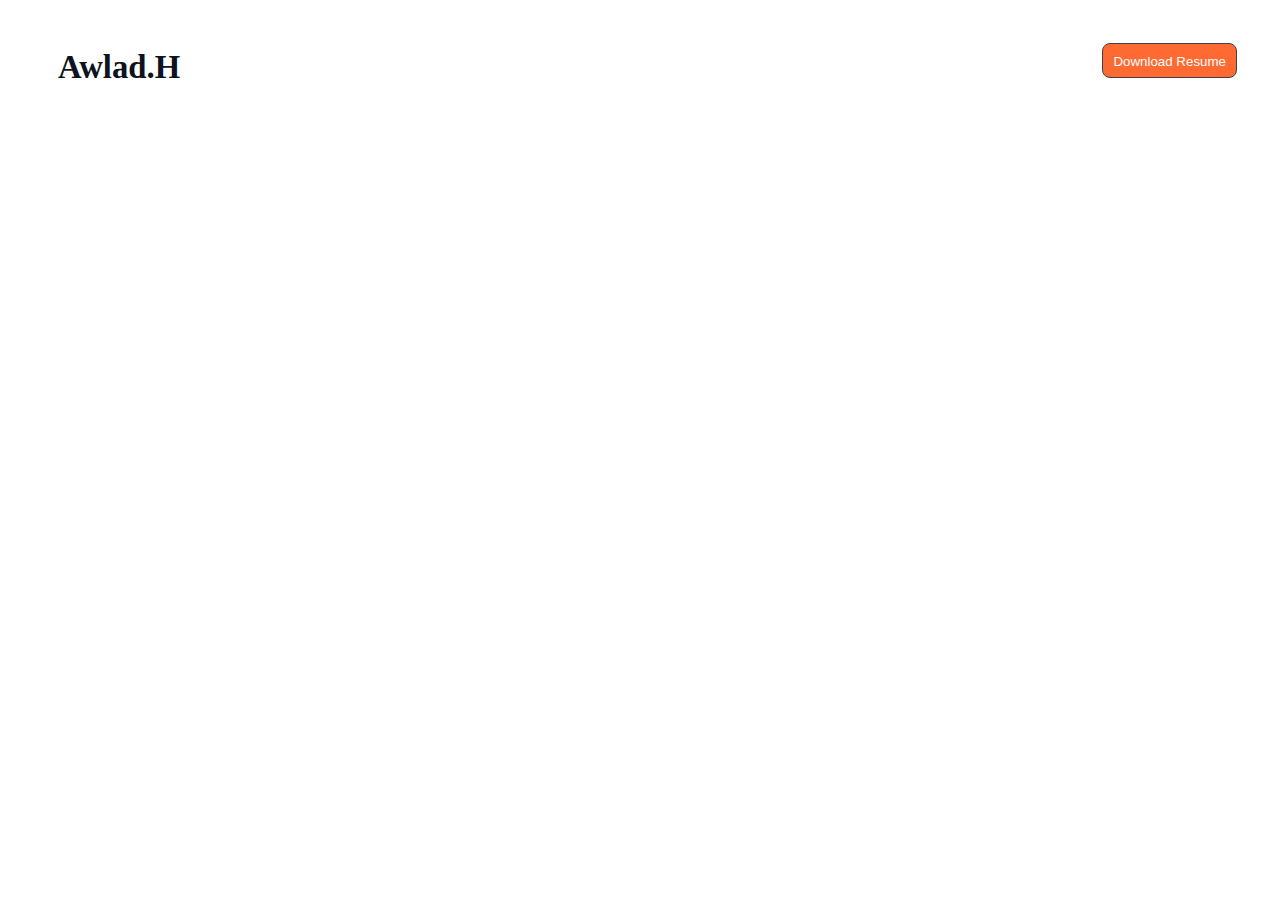
==== index.html @ 2db6e1be "added header section" ====
<!DOCTYPE html>
<html lang="en">
<head>
    <meta charset="UTF-8">
    <meta name="viewport" content="width=device-width, initial-scale=1.0">
    <title>Assignment-01</title>
    <link rel="stylesheet" href="style.css">
</head>
<body>
    <header>
        <div class="starting">
            <a href="" class="awlad"><h3>Awlad.H</h3></a>
          <button class="btn-primary">Download Resume</button>
          </div>
      </header>
      
</body>
</html>
---- style.css ----
@import url('https://fonts.googleapis.com/css2?family=Azeret+Mono:ital,wght@0,100..900;1,100..900&display=swap');
/* header section */
.starting{
    display: flex;
    justify-content: space-between;
    text-align: center;
}
.awlad{
    text-decoration: none;
    margin: 10px 0 10px 50px;
    color: rgb(13, 19, 33);
    font-size: 28px;
    font-weight: 800;
    line-height: 33px;
    text-align: left;
}
.btn-primary{
    height: 35px;
    margin: 35px 35px 25px 0px;
    padding: 10px;
    border: 1px solid rgb(13, 19, 33);
    border-radius: 8px;
    opacity: 0.8;
    color: azure;
    background: orangered;
}
:hover.btn-primary{
    color:black;
    background: greenyellow;
}
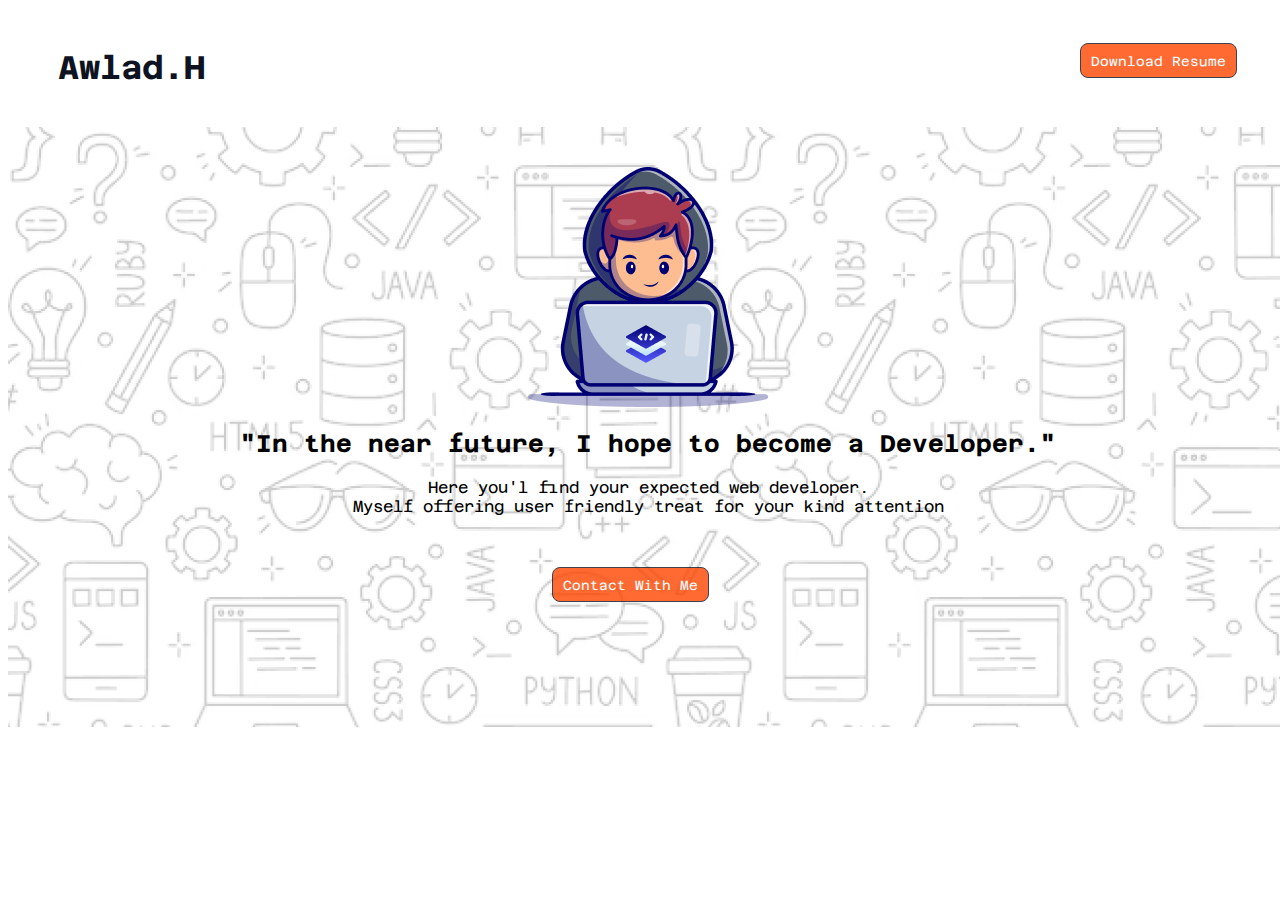
==== commit 48dfb3e9: "added banner section" ====
--- a/index.html
+++ b/index.html
@@ -13,6 +13,11 @@
           <button class="btn-primary">Download Resume</button>
           </div>
       </header>
-      
+      <div class="banner">
+        <img src="/assets/Group.png" alt="" class="dev-img">
+        <h2>"In the near future, I hope to become a Developer."</h2>
+        <p>Here you'l find your expected web developer. <br> Myself offering user friendly treat for your kind attention</p>
+        <button class="btn-primary">Contact With Me</button>
+      </div>
 </body>
 </html>--- a/style.css
+++ b/style.css
@@ -1,4 +1,7 @@
 @import url('https://fonts.googleapis.com/css2?family=Azeret+Mono:ital,wght@0,100..900;1,100..900&display=swap');
+*{
+    font-family: Azeret Mono;
+}
 /* header section */
 .starting{
     display: flex;
@@ -27,4 +30,15 @@
 :hover.btn-primary{
     color:black;
     background: greenyellow;
+}
+/* banner section */
+.banner{
+    background-image: url(/assets/Hero-bg.png);
+    position: absolute;
+    width:100%;
+    height: 600px;
+    text-align: center;
+}
+.dev-img{
+    margin-top: 40px;
 }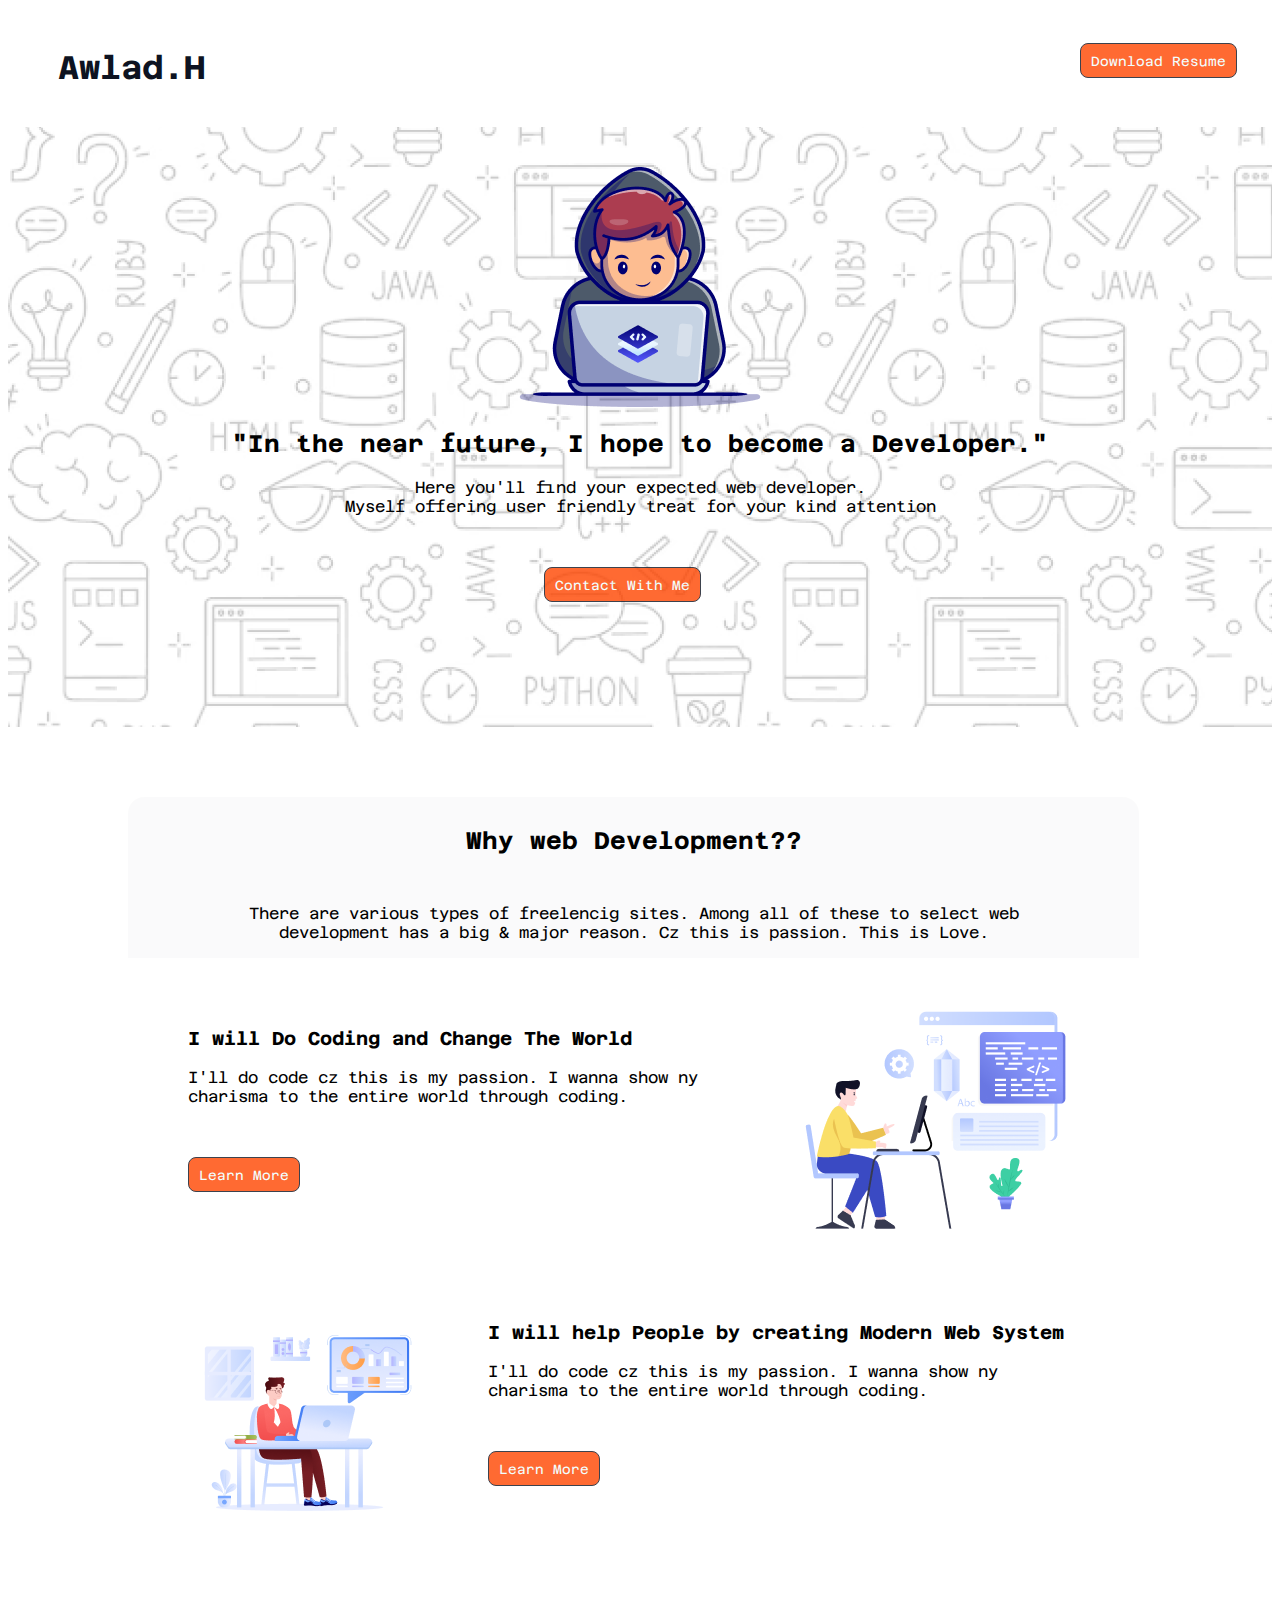
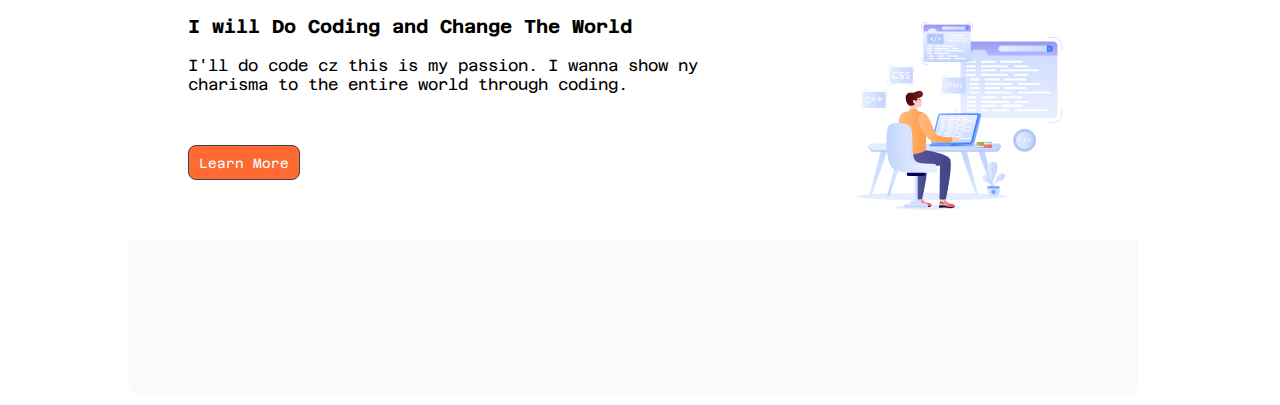
==== commit f866e77e: "added big-section" ====
--- a/index.html
+++ b/index.html
@@ -16,8 +16,39 @@
       <div class="banner">
         <img src="/assets/Group.png" alt="" class="dev-img">
         <h2>"In the near future, I hope to become a Developer."</h2>
-        <p>Here you'l find your expected web developer. <br> Myself offering user friendly treat for your kind attention</p>
+        <p>Here you'll find your expected web developer. <br> Myself offering user friendly treat for your kind attention</p>
         <button class="btn-primary">Contact With Me</button>
       </div>
+      <section class="big-section">
+        <div>
+            <h2 class="section-title">Why web Development??</h2>
+        <p class="section-des">There are various types of freelencig sites. Among all of these to select web <br> development has a big & major reason. Cz this is passion. This is Love.</p>
+        </div>
+        <div class="section-detail">
+            <div class="first">
+                <h3>I will Do Coding and Change The World</h3>
+            <p>I'll do code cz this is my passion. I wanna show ny charisma to the entire world through coding.</p>
+            <button class="btn-primary">Learn More</button>
+            </div>
+           <div class="second"> <img src="/assets/Layer_1.png" alt=""></div>
+        </div>
+        <div class="section-detail">
+            <div class="first"> <img src="/assets/Group 3.png" alt=""></div>
+            <div class="second">
+                <h3>I will help People by creating Modern Web System</h3>
+            <p>I'll do code cz this is my passion. I wanna show ny charisma to the entire world through coding.</p>
+            <button class="btn-primary">Learn More</button>
+            </div>
+           
+        </div>
+        <div class="section-detail">
+            <div class="first">
+                <h3>I will Do Coding and Change The World</h3>
+            <p>I'll do code cz this is my passion. I wanna show ny charisma to the entire world through coding.</p>
+            <button class="btn-primary">Learn More</button>
+            </div>
+           <div class="second"> <img src="/assets/Group 4.png" alt=""></div>
+        </div>
+      </section>
 </body>
 </html>--- a/style.css
+++ b/style.css
@@ -34,11 +34,36 @@
 /* banner section */
 .banner{
     background-image: url(/assets/Hero-bg.png);
-    position: absolute;
     width:100%;
     height: 600px;
     text-align: center;
+    margin-bottom: 70px;
 }
 .dev-img{
     margin-top: 40px;
+}
+/* big section */       
+.big-section{
+    width: 80%;
+    height: 1200px;
+    border-radius: 16px;
+    margin-left: 120px;
+    margin-right: 100px; 
+    border-radius: 16px;
+    background: rgba(13, 19, 33, 0.02);
+}
+.section-title,.section-des{
+    text-align:center ;
+    padding-top: 30px;
+}
+.section-detail{
+    display: flex;
+    padding-right: 30px;
+    padding-left: 30px;
+    background-color:white;
+}
+.first,.second{
+    padding-right: 30px;
+    padding-left: 30px;
+    padding-top: 50px;
 }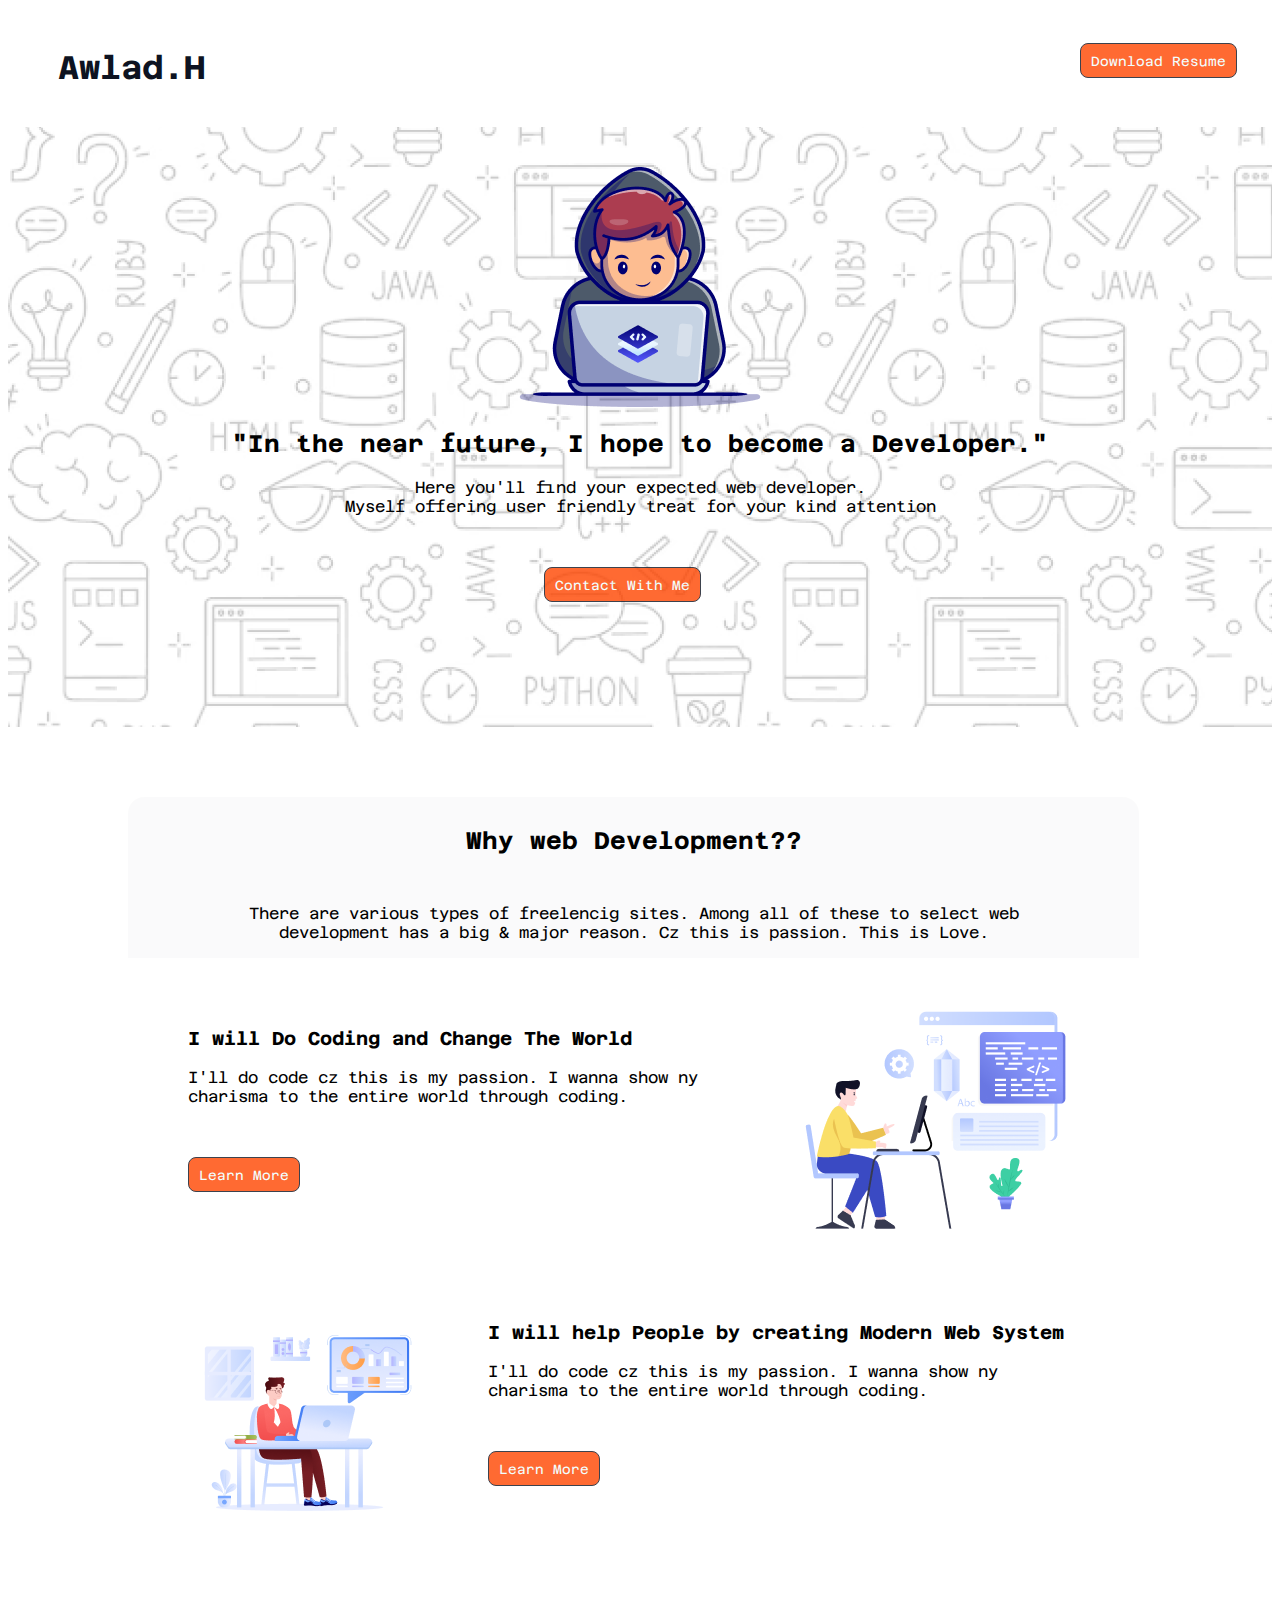
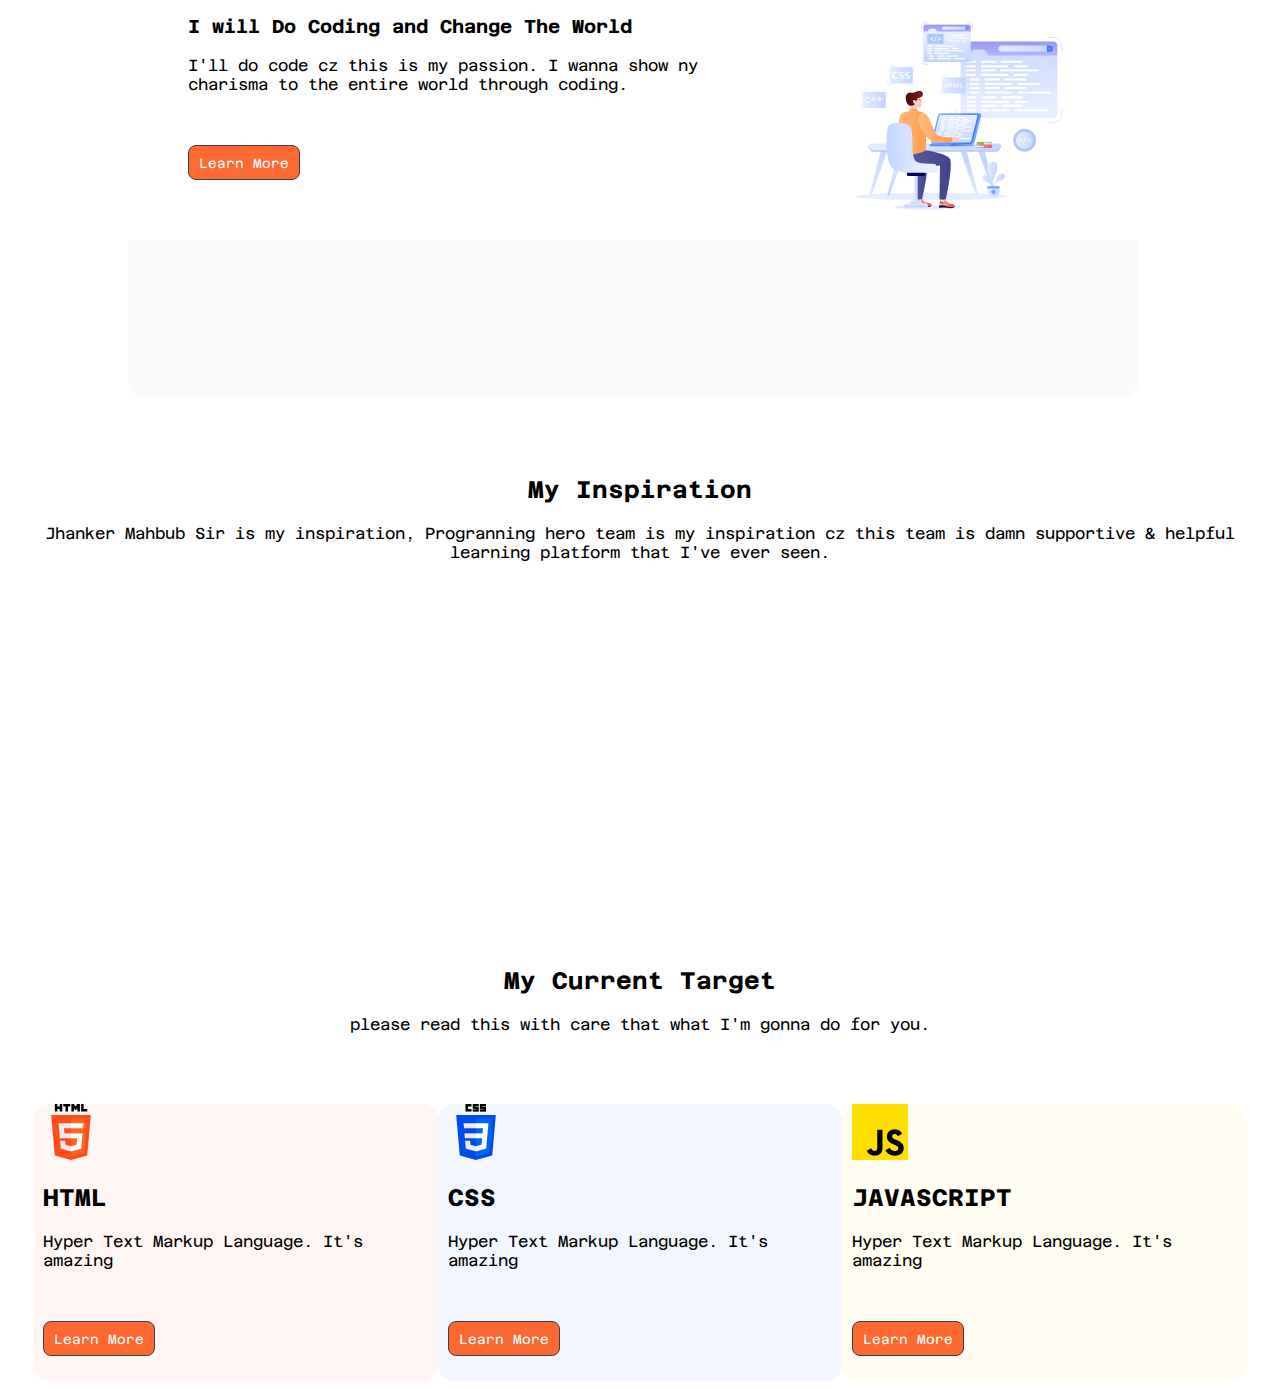
==== commit 14cf1ddc: "added current section" ====
--- a/index.html
+++ b/index.html
@@ -50,5 +50,40 @@
            <div class="second"> <img src="/assets/Group 4.png" alt=""></div>
         </div>
       </section>
+      <section class="iframe">
+                <h2>
+                My Inspiration
+                </h2>
+                <p>
+                Jhanker Mahbub Sir is my inspiration, Progranning hero team is my inspiration cz this team is damn supportive & helpful learning platform that I've ever seen.
+                </p>
+                <iframe width="560" height="315" src="https://www.youtube.com/embed/YvqMxNzByG8?si=cIFgI9PDSf_rxpeF" title="YouTube video player" frameborder="0" allow="accelerometer; autoplay; clipboard-write; encrypted-media; gyroscope; picture-in-picture; web-share" referrerpolicy="strict-origin-when-cross-origin" allowfullscreen></iframe>
+      </section>
+      <section class="current-section">
+         <div class="section-starting">
+            <h2>My Current Target</h2>
+            <p>please read this with care that what I'm gonna do for you.</p>
+         </div>
+        <div class="current-skills">
+            <div class="html">
+                <img src="/assets/html.png" alt="">
+                <h2>HTML</h2>
+                <p>Hyper Text Markup Language. It's amazing</p>
+                <button class="btn-primary">Learn More</button>
+            </div>
+            <div class="css">
+                <img src="/assets/css.png" alt="">
+                <h2>CSS</h2>
+                <p>Hyper Text Markup Language. It's amazing</p>
+                <button class="btn-primary">Learn More</button>
+            </div>
+            <div class="js">
+                <img src="/assets/js.png" alt="">
+                <h2>JAVASCRIPT</h2>
+                <p>Hyper Text Markup Language. It's amazing</p>
+                <button class="btn-primary">Learn More</button>
+            </div>
+        </div>
+      </section>
 </body>
 </html>--- a/style.css
+++ b/style.css
@@ -66,4 +66,39 @@
     padding-right: 30px;
     padding-left: 30px;
     padding-top: 50px;
+}
+/* iframe section */
+.iframe{
+    text-align: center;
+    padding-right: 20px;
+    padding-left: 20px;
+   padding-top: 60px;
+}
+/* current section */
+.current-section{
+    margin-top: 70px;
+}
+.section-starting{
+    text-align: center;
+}
+.current-skills{
+  display: flex;
+  margin-top: 70px;
+  padding-right: 25px;
+  padding-left: 25px;
+}
+.html, .css, .js{
+    text-align: start;
+    border-radius: 16px;
+    padding-left: 10px;
+
+}
+.html{
+background: rgba(255, 76, 30, 0.05);
+}
+.css{
+background: rgba(0, 76, 232, 0.05);
+}
+.js{
+background: rgba(255, 223, 0, 0.05);
 }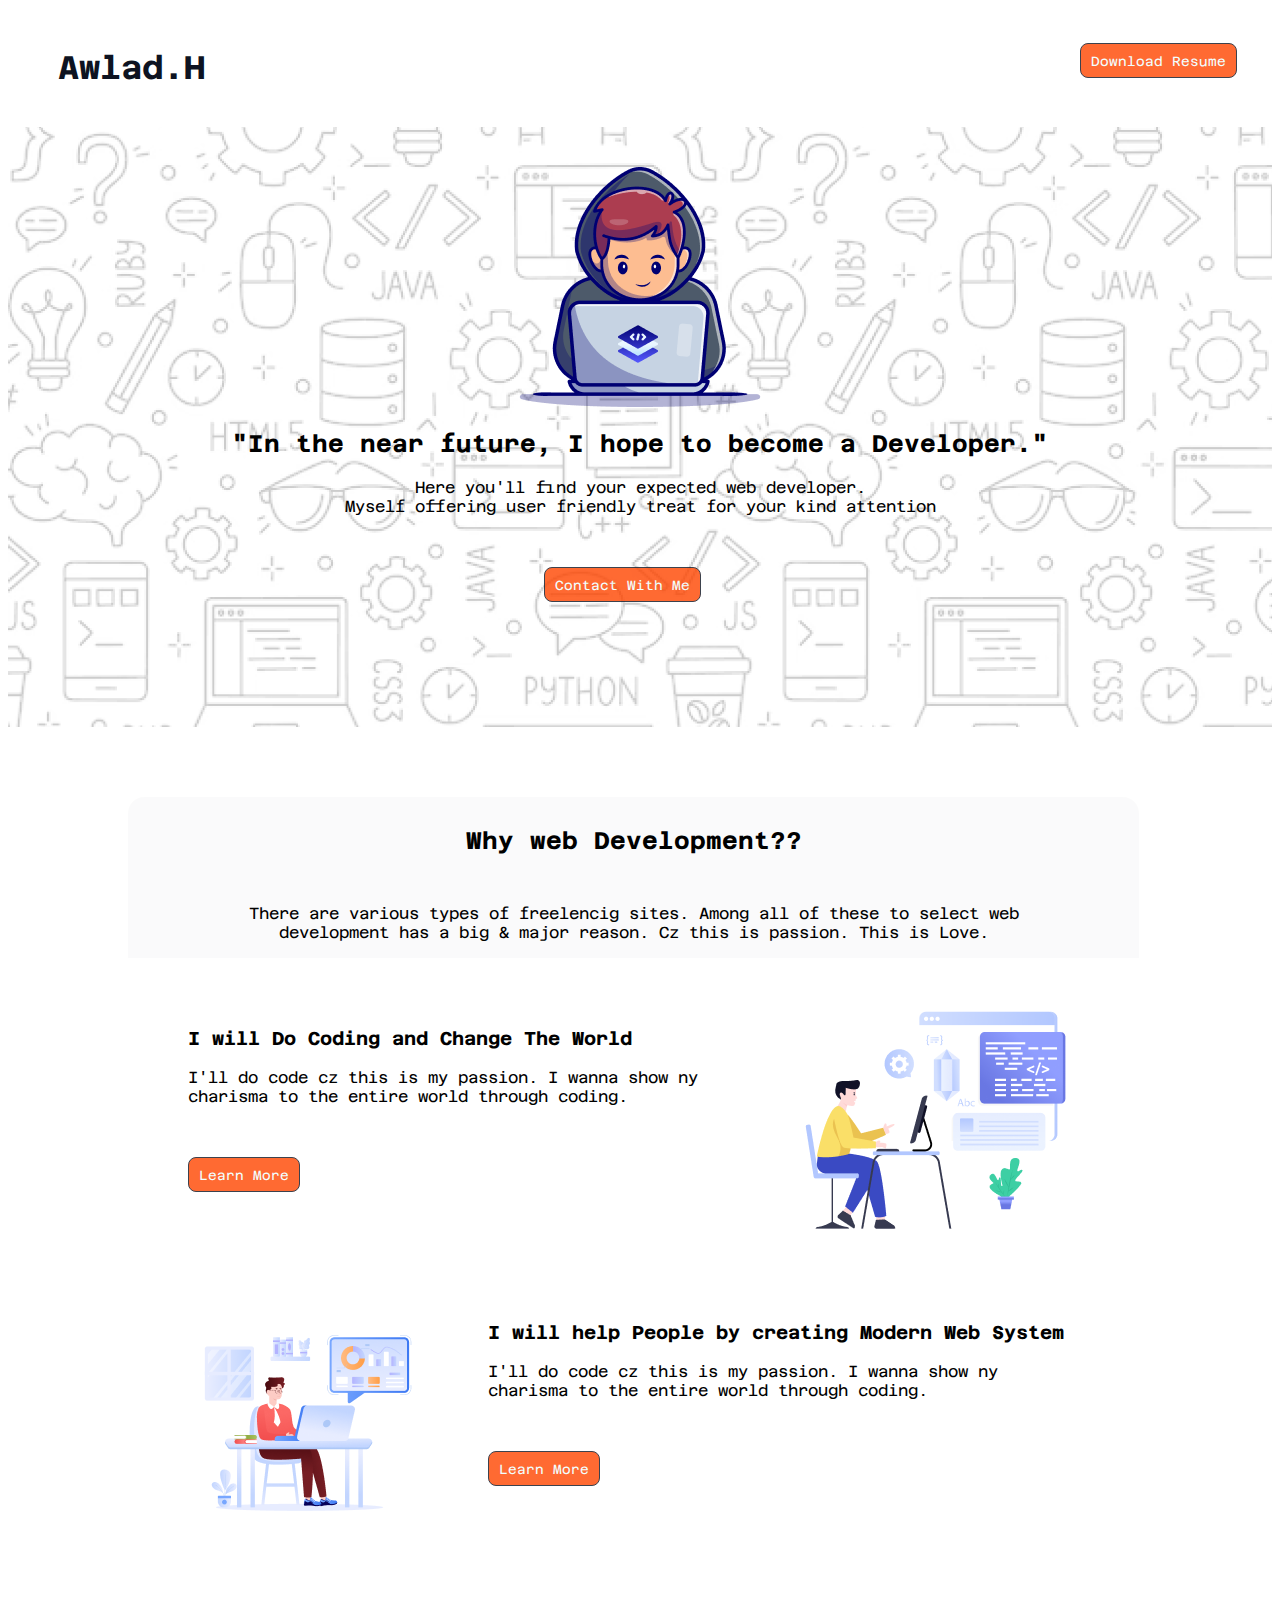
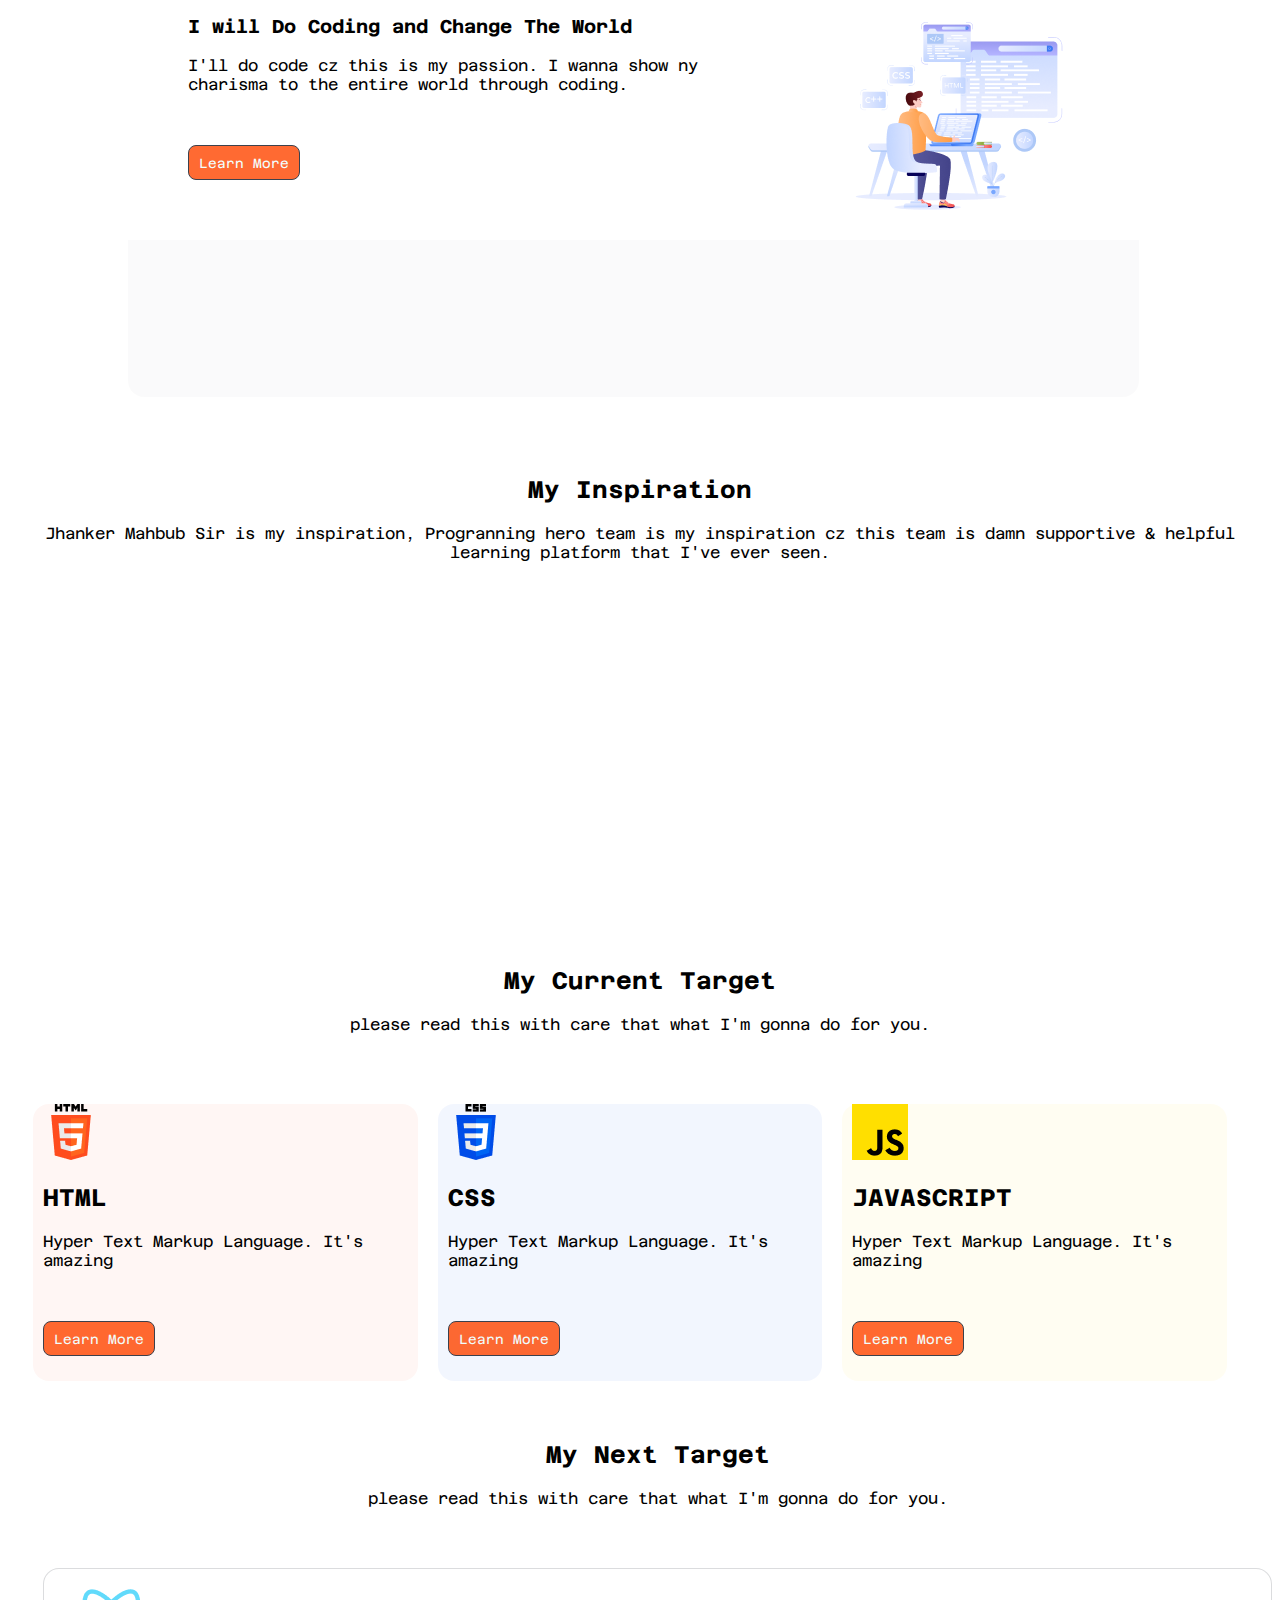
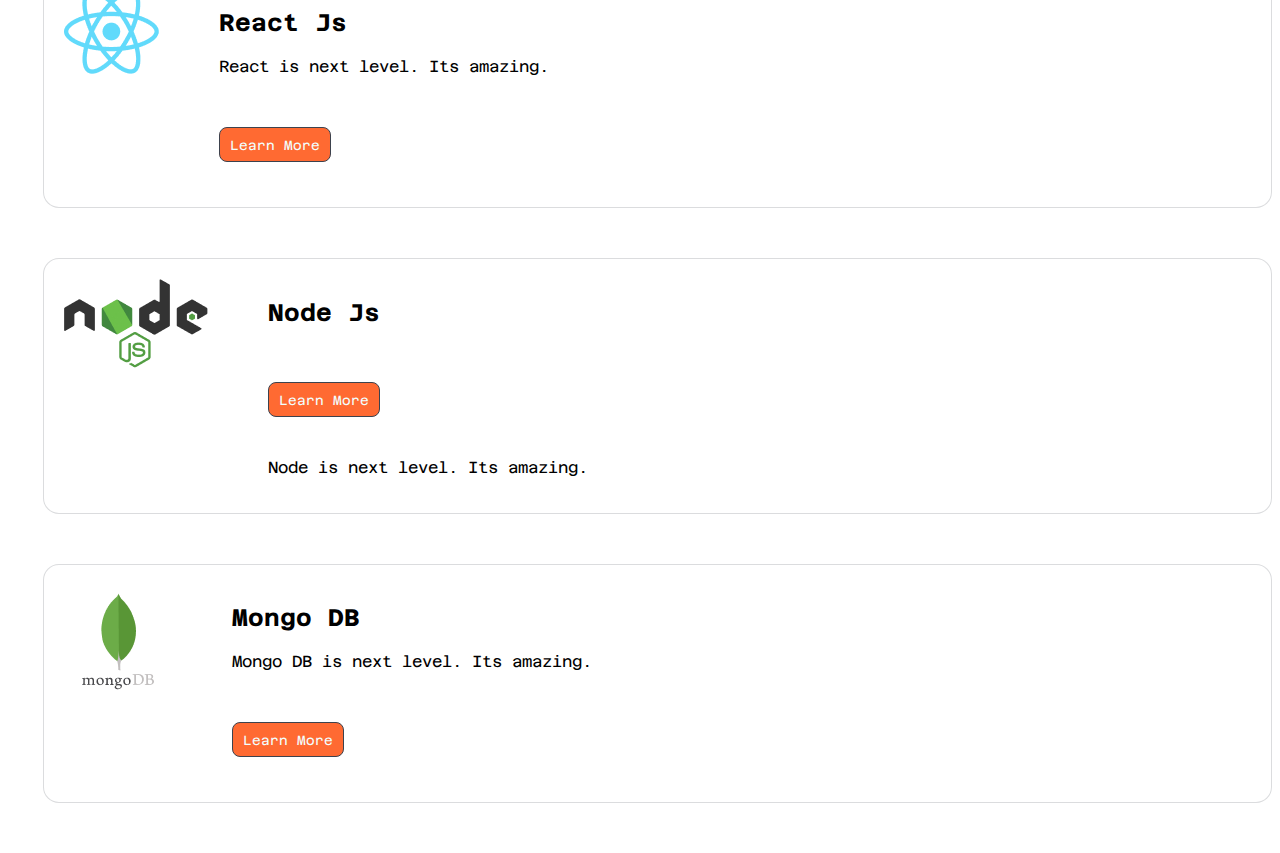
==== commit 0d0735ee: "added next section" ====
--- a/index.html
+++ b/index.html
@@ -85,5 +85,41 @@
             </div>
         </div>
       </section>
+      <section class="next-section">
+        <div class="next-des">
+            <h2>My Next Target</h2>
+            <p>please read this with care that what I'm gonna do for you.</p>
+        </div>
+        <div class="react">
+            <div class="react-img">
+                <img src="/assets/react.png" alt="">
+            </div>
+            <div class="react-dtls">
+                <h2>React Js</h2>
+                <p>React is next level. Its amazing.</p>
+                <button class="btn-primary">Learn More</button>
+            </div>
+        </div>
+        <div class="react">
+            <div class="react-img">
+                <img src="/assets/nodejs.png" alt="">
+            </div>
+            <div class="react-dtls">
+                <h2>Node Js</h2>
+                <button class="btn-primary">Learn More</button>
+                <p>Node is next level. Its amazing.</p>
+            </div>
+        </div>
+        <div class="react">
+            <div class="react-img">
+                <img src="/assets/mongodb.png" alt="">
+            </div>
+            <div class="react-dtls">
+                <h2>Mongo DB</h2>
+                <p>Mongo DB is next level. Its amazing.</p>
+                <button class="btn-primary">Learn More</button>
+            </div>
+        </div>
+      </section>
 </body>
 </html>--- a/style.css
+++ b/style.css
@@ -84,6 +84,7 @@
 .current-skills{
   display: flex;
   margin-top: 70px;
+  margin-bottom: 50px;
   padding-right: 25px;
   padding-left: 25px;
 }
@@ -91,6 +92,7 @@
     text-align: start;
     border-radius: 16px;
     padding-left: 10px;
+    margin-right: 20px;
 
 }
 .html{
@@ -101,4 +103,30 @@
 }
 .js{
 background: rgba(255, 223, 0, 0.05);
+}
+/* next section */
+.next-section{
+    margin-top: 60px;
+    margin-left: 35px;
+}
+.next-des{
+    text-align: center;
+    margin-bottom: 60px;
+}
+.react{
+    display: flex;
+    justify-content:baseline;
+    margin-bottom: 50px;
+    box-sizing: border-box;
+    border: 1px solid rgba(13, 19, 33, 0.15);
+    border-radius: 16px;
+    background: rgb(255, 255, 255);
+
+}
+.react-img{
+    margin-right: 30px;
+    padding: 20px 30px 20px 20px;
+}
+.react-dtls{
+    padding: 20px 30px 20px 0px;
 }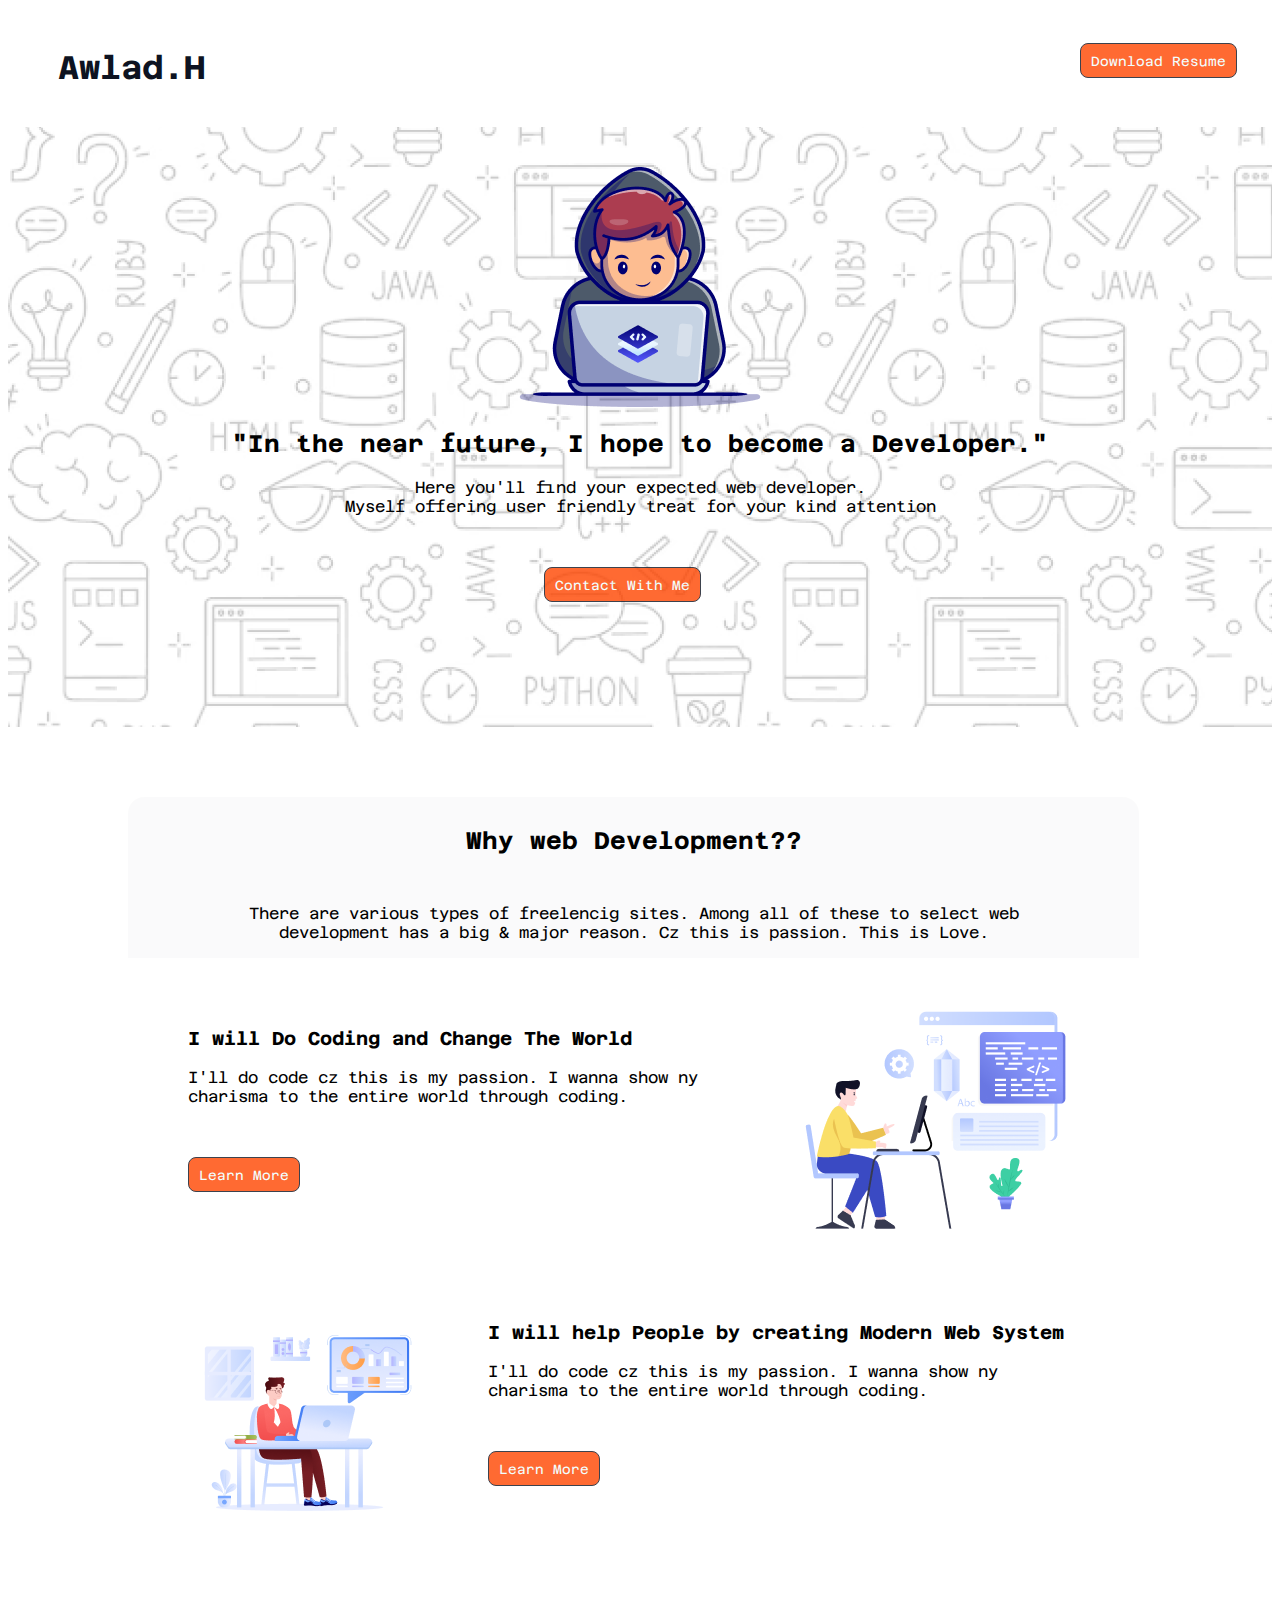
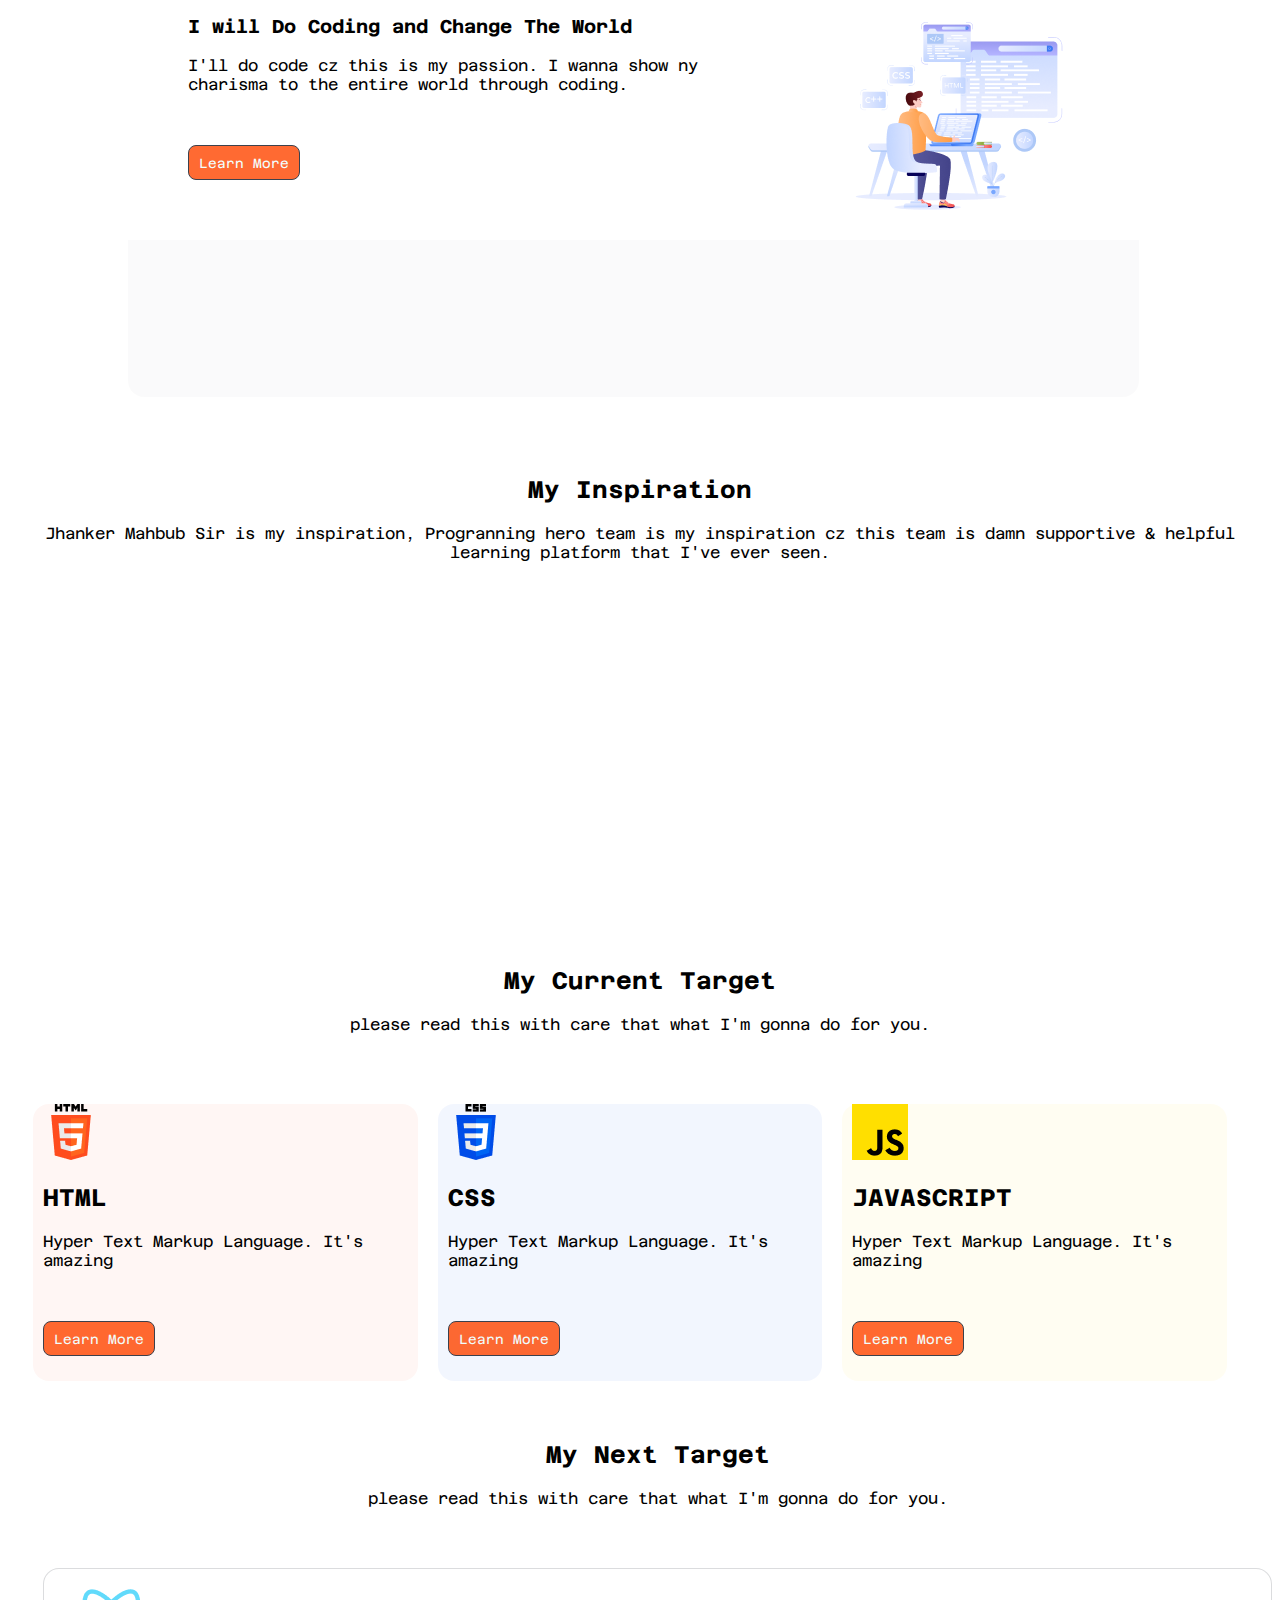
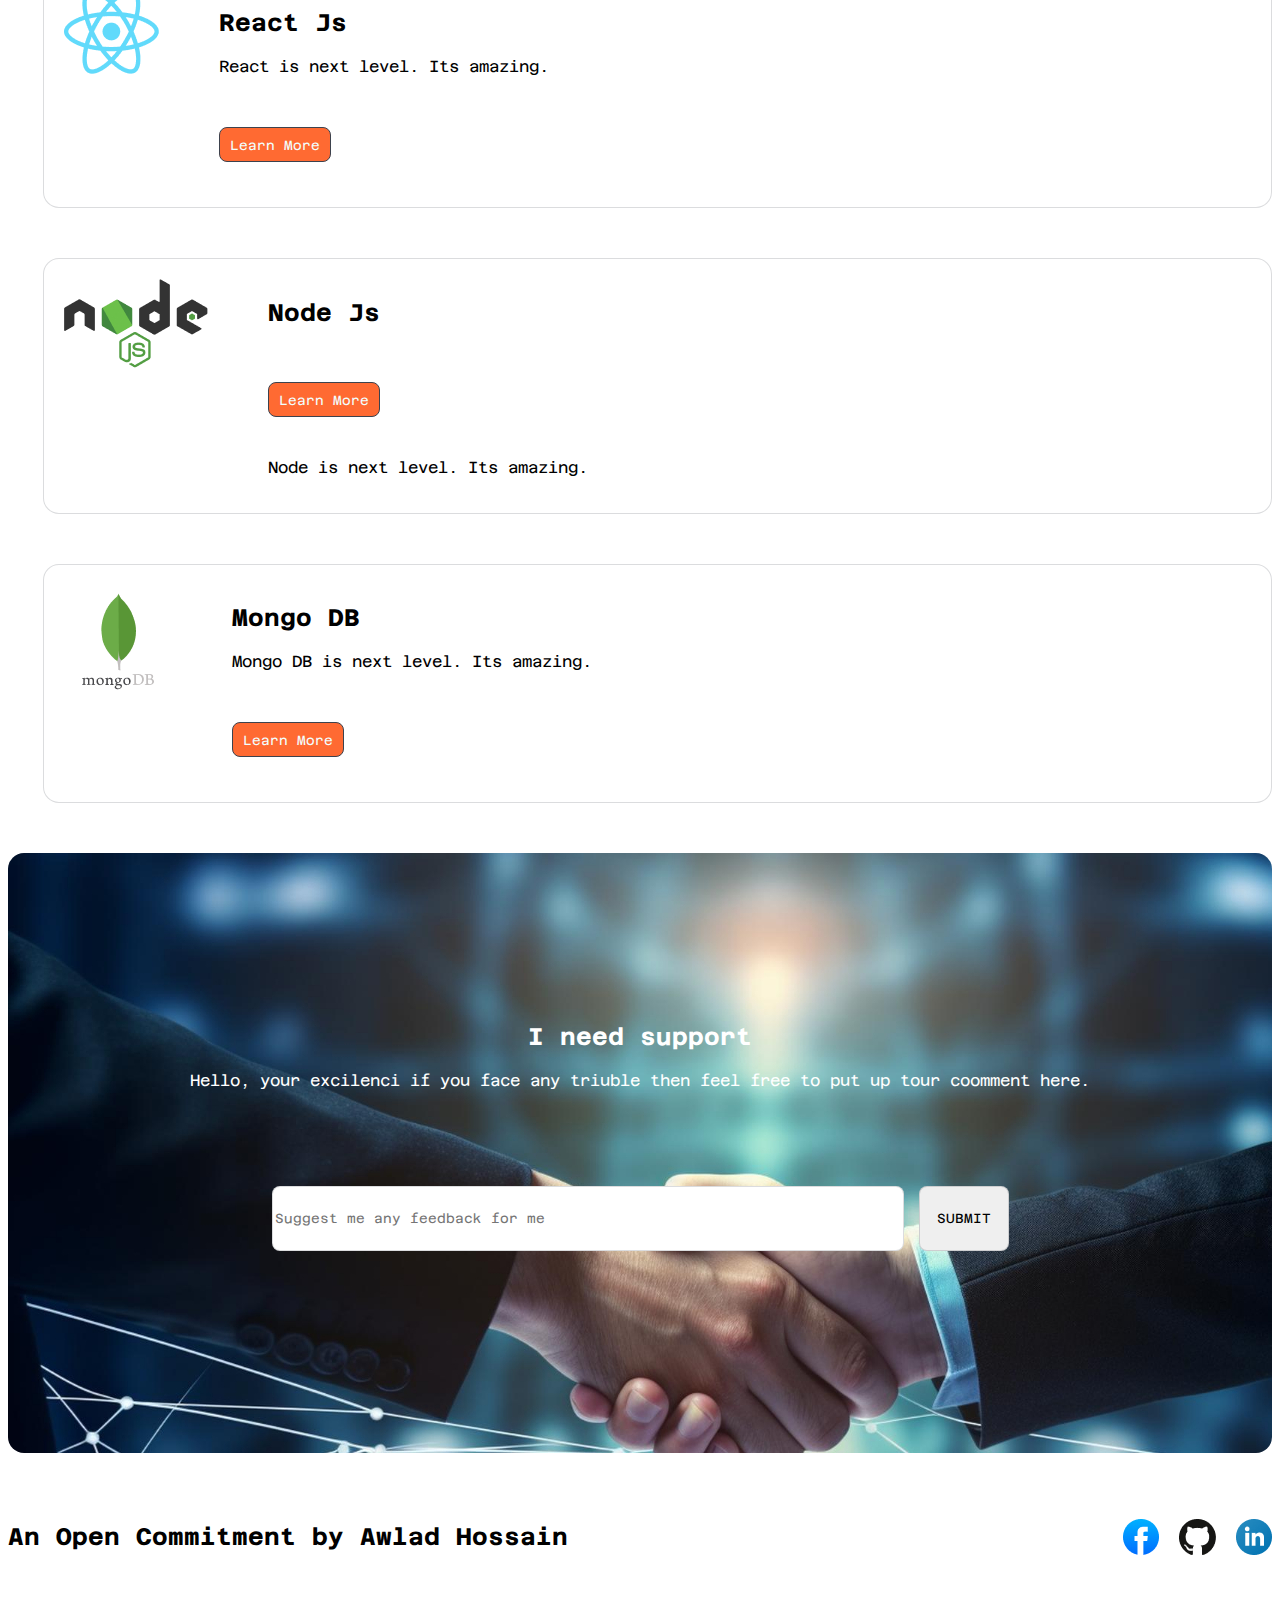
==== commit 9319cc92: "added last-section & happy ending" ====
--- a/index.html
+++ b/index.html
@@ -121,5 +121,27 @@
             </div>
         </div>
       </section>
+      <section class="last-section">
+        <div class="support">
+            <h2>I need support</h2>
+            <p>Hello, your excilenci if you face any triuble then feel free to put up tour coomment here.</p>
+        </div>
+      <div class="comment">
+        <input type="text" class="cmnt" placeholder="Suggest me any feedback for me">
+       <input type="button" value="SUBMIT" class=" submit" >
+      </div>
+      </section>
+      <footer class="happy-ending">
+        <div class="commitment">
+            <h2>An Open Commitment by Awlad Hossain</h2>
+        </div>
+        <div class="icons">
+            <ul>
+                <li><img src="/assets/facebook.png" alt=""><a href="www.facebook.com"></a></li>
+                <li><img src="/assets/github.png" alt=""><a href="www.github.com"></a></li>
+                <li><img src="/assets/linkedin-icon 1.png" alt=""><a href="www.linkedin.com"></a></li>
+            </ul>
+        </div>
+      </footer>
 </body>
 </html>--- a/style.css
+++ b/style.css
@@ -129,4 +129,54 @@
 }
 .react-dtls{
     padding: 20px 30px 20px 0px;
+}
+/* last-section */
+.last-section{
+    width: 100%;
+    height: 600px;
+    background-image: url(/assets/handshake.jpg);
+    border-radius: 16px;
+    background: rgba(0, 0, 0, 0.2),rgba(0, 0, 0, 0.2),rgba(0, 0, 0, 0.2);
+    background-repeat: no-repeat;
+    
+}
+.support{
+ text-align: center; 
+ padding-top: 150px;  
+ color: white;
+}
+.comment{
+    display: flex;
+    justify-content: center;
+    padding-top: 80px;
+}
+.cmnt{
+    width: 50%;
+    height: 65px;
+    box-sizing: border-box;
+    border: 1px solid rgba(13, 19, 33, 0.15);
+    border-radius: 8px;
+    background: rgb(255, 255, 255); 
+    margin-right: 15px;
+}
+.submit{
+    height: 65px;
+    width: 90px;
+    box-sizing: border-box;
+    border: 1px solid rgba(13, 19, 33, 0.15);
+    border-radius: 8px;
+}
+/* happy ending */
+.happy-ending{
+    margin-top: 50px;
+    margin-bottom: 50px;
+    display: flex;
+    justify-content: space-between;
+}
+.icons ul li {
+    list-style: none;
+}
+.icons ul{
+    display: flex;
+   gap: 20px;
 }